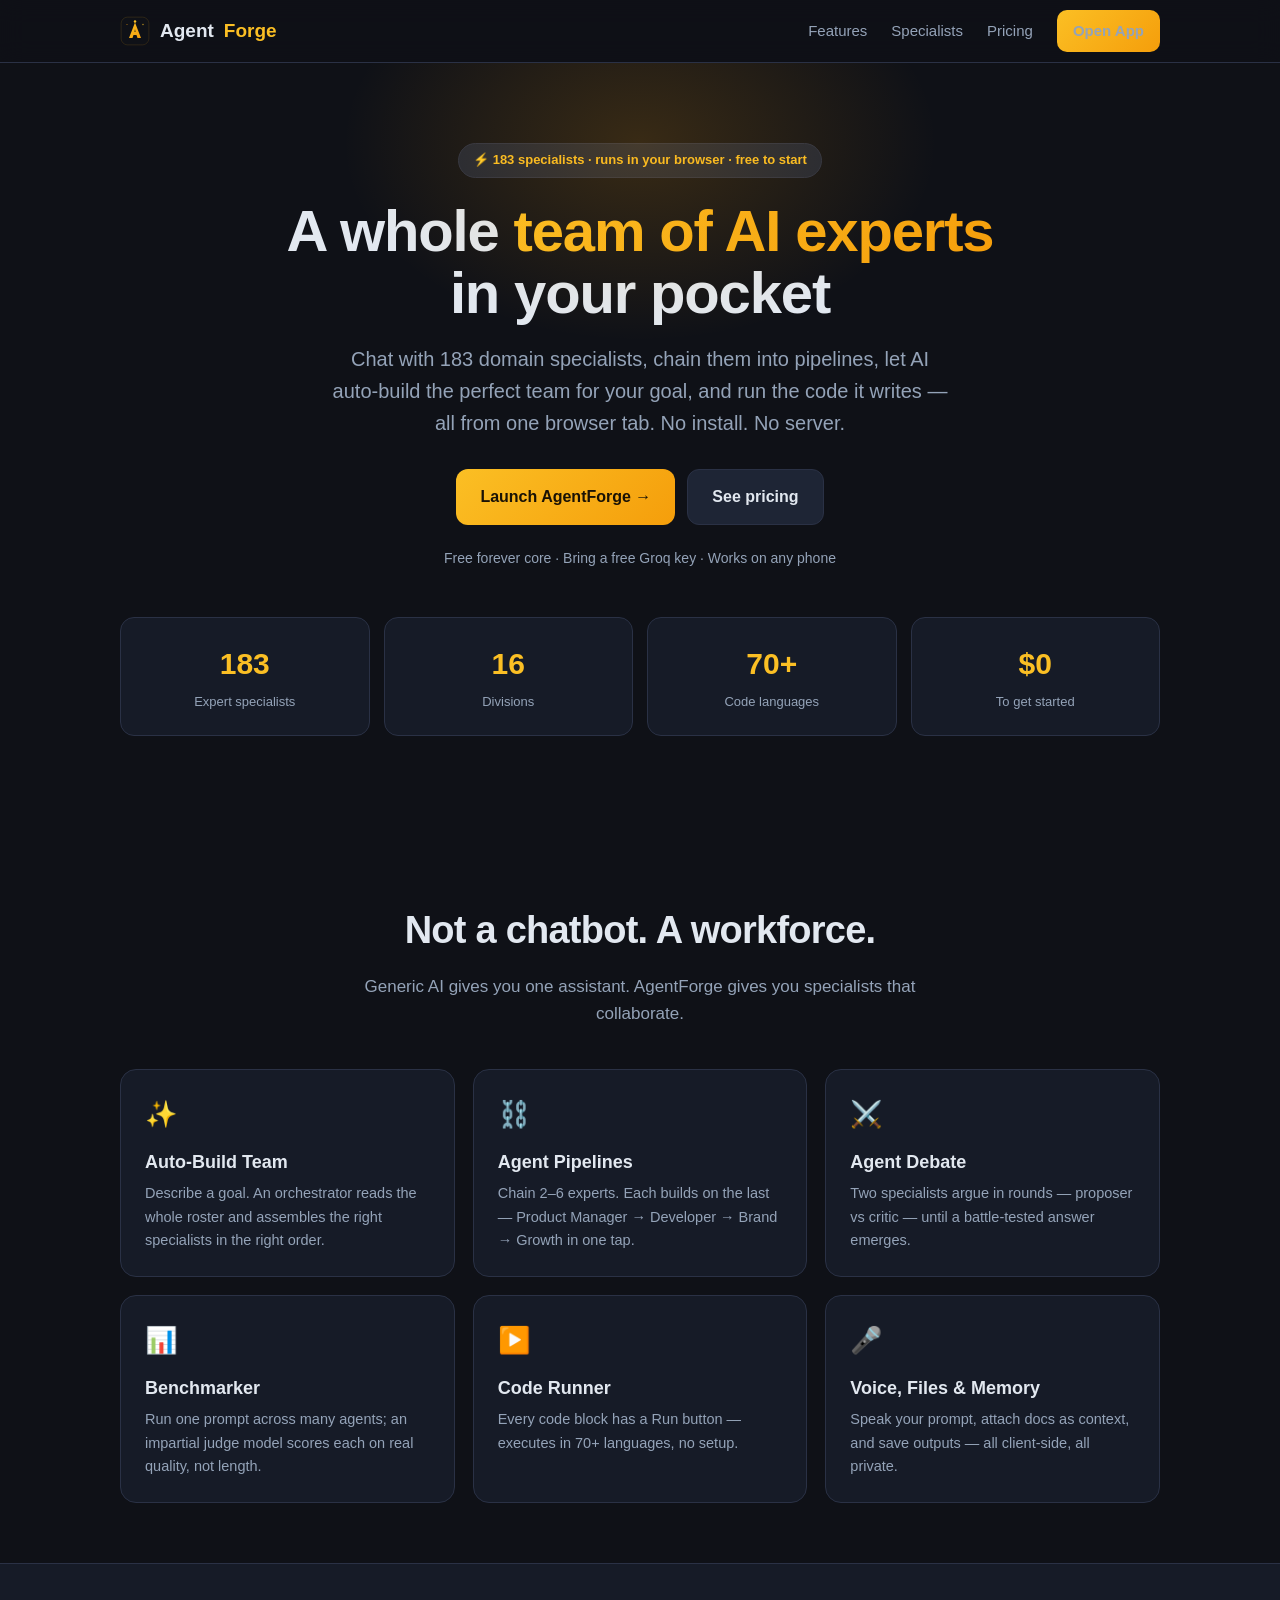
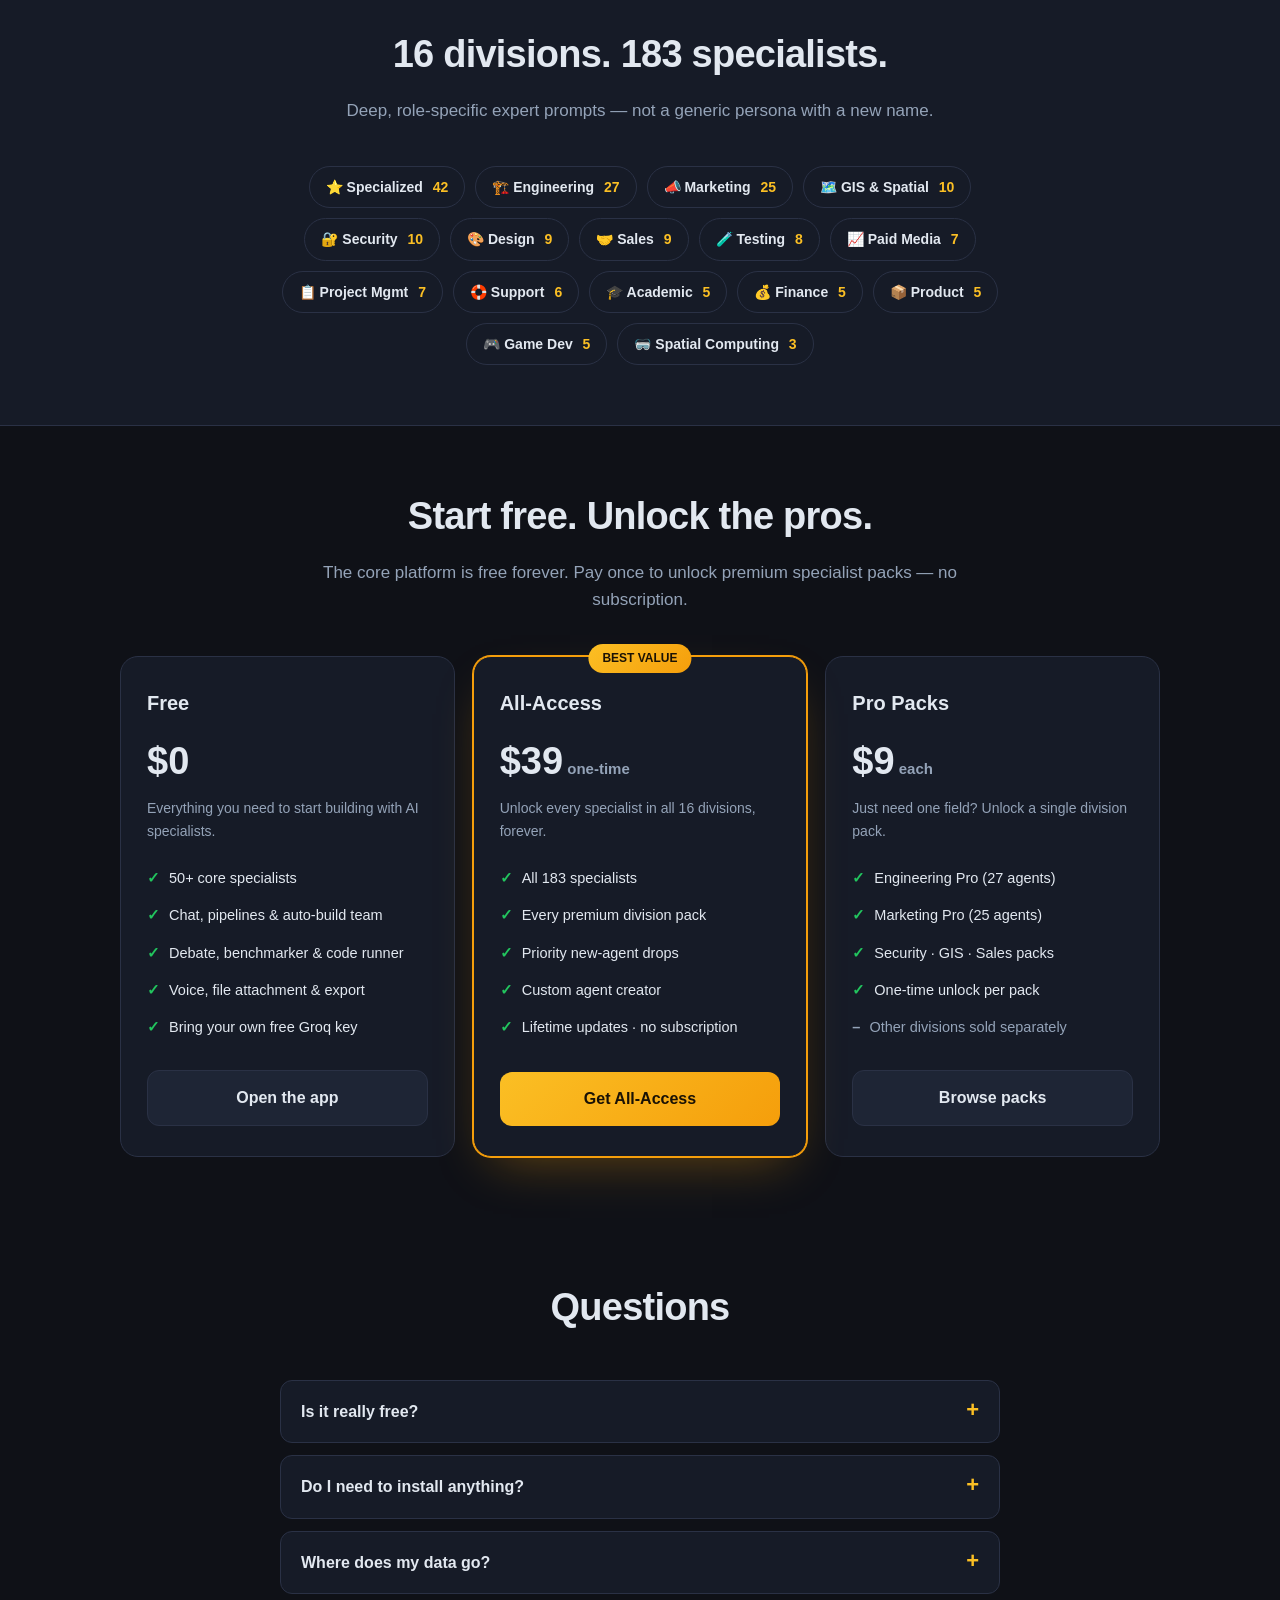
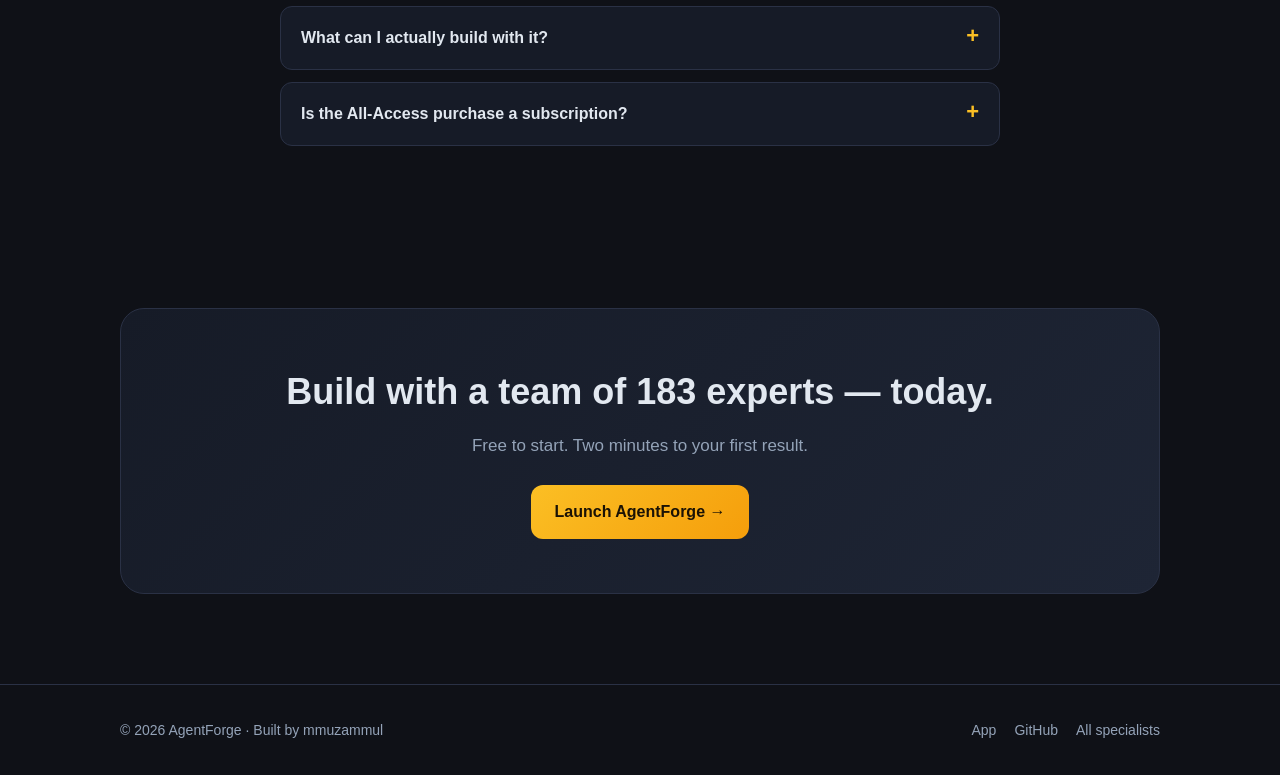
==== landing.html @ 47054972 "Add PWA support and marketing landing page - PWA: manifest, service worker (offline shell + runtime " ====
<!DOCTYPE html>
<html lang="en">
<head>
<meta charset="UTF-8"/>
<meta name="viewport" content="width=device-width,initial-scale=1,viewport-fit=cover"/>
<title>AgentForge — 183 AI Specialists in Your Browser</title>
<meta name="description" content="183 expert AI specialists, agent pipelines, auto-built teams, debate, and a code runner — all running in your browser. Free to start."/>
<link rel="icon" type="image/png" sizes="32x32" href="assets/favicon-32.png"/>
<link rel="apple-touch-icon" href="assets/apple-touch-icon.png"/>
<meta name="theme-color" content="#0f1117"/>
<!-- Open Graph / social sharing -->
<meta property="og:type" content="website"/>
<meta property="og:title" content="AgentForge — 183 AI Specialists in Your Browser"/>
<meta property="og:description" content="Agent pipelines, auto-built teams, debate, and a code runner. Free to start, runs in your browser."/>
<meta property="og:image" content="assets/icon-512.png"/>
<meta property="og:url" content="https://mmuzammul.github.io/Agi-forge/landing.html"/>
<meta name="twitter:card" content="summary_large_image"/>
<style>
*{box-sizing:border-box;margin:0;padding:0}
:root{
  --bg:#0f1117;--bg2:#161b27;--bg3:#1e2535;--border:#2a3145;
  --text:#e2e8f0;--text2:#94a3b8;--accent:#f59e0b;--accent2:#fbbf24;--green:#22c55e;
}
html{scroll-behavior:smooth}
body{font-family:-apple-system,BlinkMacSystemFont,'Segoe UI',Roboto,sans-serif;background:var(--bg);color:var(--text);line-height:1.6;-webkit-font-smoothing:antialiased}
a{color:inherit;text-decoration:none}
.wrap{max-width:1080px;margin:0 auto;padding:0 20px}
.btn{display:inline-flex;align-items:center;gap:8px;font-weight:700;border-radius:12px;padding:14px 24px;font-size:16px;cursor:pointer;border:none;transition:transform .12s ease,filter .12s ease}
.btn:hover{transform:translateY(-2px)}
.btn-primary{background:linear-gradient(135deg,var(--accent2),var(--accent));color:#1a1205}
.btn-primary:hover{filter:brightness(1.06)}
.btn-ghost{background:var(--bg3);color:var(--text);border:1px solid var(--border)}

/* Nav */
nav{position:sticky;top:0;z-index:20;background:rgba(15,17,23,.82);backdrop-filter:blur(12px);border-bottom:1px solid var(--border)}
nav .wrap{display:flex;align-items:center;justify-content:space-between;height:62px}
.brand{display:flex;align-items:center;gap:10px;font-weight:800;font-size:19px}
.brand img{width:30px;height:30px}
.brand span{color:var(--accent2)}
.nav-links{display:flex;align-items:center;gap:24px}
.nav-links a{color:var(--text2);font-size:15px}
.nav-links a:hover{color:var(--text)}
.nav-cta{background:linear-gradient(135deg,var(--accent2),var(--accent));color:#1a1205;padding:9px 16px;border-radius:10px;font-weight:700}
@media(max-width:720px){.nav-links a:not(.nav-cta){display:none}}

/* Hero */
.hero{text-align:center;padding:80px 0 56px;position:relative;overflow:hidden}
.hero::before{content:"";position:absolute;top:-120px;left:50%;transform:translateX(-50%);width:600px;height:400px;background:radial-gradient(ellipse,rgba(245,158,11,.18),transparent 70%);pointer-events:none}
.pill{display:inline-block;background:var(--bg3);border:1px solid var(--border);color:var(--accent2);font-size:13px;font-weight:600;padding:6px 14px;border-radius:99px;margin-bottom:22px}
.hero h1{font-size:clamp(34px,6vw,58px);line-height:1.08;font-weight:850;letter-spacing:-.02em;margin-bottom:18px}
.hero h1 em{font-style:normal;background:linear-gradient(135deg,var(--accent2),var(--accent));-webkit-background-clip:text;background-clip:text;color:transparent}
.hero p.sub{font-size:clamp(16px,2.4vw,20px);color:var(--text2);max-width:620px;margin:0 auto 30px}
.cta-row{display:flex;gap:12px;justify-content:center;flex-wrap:wrap}
.trust{margin-top:22px;color:var(--text2);font-size:14px}

/* Stats */
.stats{display:grid;grid-template-columns:repeat(4,1fr);gap:14px;margin:48px 0}
.stat{background:var(--bg2);border:1px solid var(--border);border-radius:14px;padding:22px 14px;text-align:center}
.stat .n{font-size:30px;font-weight:850;color:var(--accent2)}
.stat .l{font-size:13px;color:var(--text2);margin-top:4px}
@media(max-width:600px){.stats{grid-template-columns:repeat(2,1fr)}}

/* Sections */
section{padding:60px 0}
.sec-head{text-align:center;max-width:640px;margin:0 auto 42px}
.sec-head h2{font-size:clamp(26px,4vw,38px);font-weight:800;letter-spacing:-.02em;margin-bottom:12px}
.sec-head p{color:var(--text2);font-size:17px}

/* Features grid */
.grid{display:grid;grid-template-columns:repeat(3,1fr);gap:18px}
@media(max-width:860px){.grid{grid-template-columns:repeat(2,1fr)}}
@media(max-width:560px){.grid{grid-template-columns:1fr}}
.card{background:var(--bg2);border:1px solid var(--border);border-radius:16px;padding:24px;transition:border-color .15s ease,transform .15s ease}
.card:hover{border-color:var(--accent);transform:translateY(-3px)}
.card .ico{font-size:26px;margin-bottom:12px}
.card h3{font-size:18px;margin-bottom:6px}
.card p{color:var(--text2);font-size:14.5px}

/* Divisions */
.divs{display:flex;flex-wrap:wrap;gap:10px;justify-content:center;max-width:760px;margin:0 auto}
.chip{background:var(--bg2);border:1px solid var(--border);border-radius:99px;padding:9px 16px;font-size:14px;font-weight:600}
.chip b{color:var(--accent2);margin-left:6px}

/* Pricing */
.prices{display:grid;grid-template-columns:repeat(3,1fr);gap:18px;align-items:stretch}
@media(max-width:860px){.prices{grid-template-columns:1fr}}
.price{background:var(--bg2);border:1px solid var(--border);border-radius:18px;padding:30px 26px;display:flex;flex-direction:column}
.price.feat{border-color:var(--accent);box-shadow:0 0 0 1px var(--accent),0 20px 50px -20px rgba(245,158,11,.4);position:relative}
.price .tag{position:absolute;top:-13px;left:50%;transform:translateX(-50%);background:linear-gradient(135deg,var(--accent2),var(--accent));color:#1a1205;font-size:12px;font-weight:800;padding:5px 14px;border-radius:99px}
.price h3{font-size:20px;margin-bottom:6px}
.price .amt{font-size:38px;font-weight:850;margin:6px 0}
.price .amt small{font-size:15px;color:var(--text2);font-weight:600}
.price .desc{color:var(--text2);font-size:14px;margin-bottom:18px;min-height:40px}
.price ul{list-style:none;margin:0 0 24px;flex:1}
.price li{padding:7px 0;font-size:14.5px;display:flex;gap:9px;align-items:flex-start}
.price li::before{content:"✓";color:var(--green);font-weight:800}
.price li.off{color:var(--text2)}
.price li.off::before{content:"–";color:var(--text2)}
.price .btn{width:100%;justify-content:center}

/* FAQ */
.faq{max-width:760px;margin:0 auto}
details{background:var(--bg2);border:1px solid var(--border);border-radius:12px;padding:18px 20px;margin-bottom:12px}
details summary{font-weight:700;cursor:pointer;font-size:16px;list-style:none;display:flex;justify-content:space-between}
details summary::after{content:"+";color:var(--accent2);font-size:22px;line-height:1}
details[open] summary::after{content:"−"}
details p{color:var(--text2);margin-top:12px;font-size:15px}

/* Final CTA */
.final{text-align:center;background:linear-gradient(135deg,var(--bg2),var(--bg3));border:1px solid var(--border);border-radius:24px;padding:54px 24px;margin:30px 0}
.final h2{font-size:clamp(26px,4vw,36px);font-weight:850;margin-bottom:12px}
.final p{color:var(--text2);font-size:17px;margin-bottom:26px}

footer{border-top:1px solid var(--border);padding:34px 0;color:var(--text2);font-size:14px}
footer .wrap{display:flex;justify-content:space-between;flex-wrap:wrap;gap:14px}
footer a{color:var(--text2)}footer a:hover{color:var(--text)}
</style>
</head>
<body>

<nav><div class="wrap">
  <a class="brand" href="#top"><img src="assets/logo.svg" alt=""/>Agent<span>Forge</span></a>
  <div class="nav-links">
    <a href="#features">Features</a>
    <a href="#roster">Specialists</a>
    <a href="#pricing">Pricing</a>
    <a class="nav-cta" href="index.html">Open App</a>
  </div>
</div></nav>

<header class="hero" id="top"><div class="wrap">
  <div class="pill">⚡ 183 specialists · runs in your browser · free to start</div>
  <h1>A whole <em>team of AI experts</em><br/>in your pocket</h1>
  <p class="sub">Chat with 183 domain specialists, chain them into pipelines, let AI auto-build the perfect team for your goal, and run the code it writes — all from one browser tab. No install. No server.</p>
  <div class="cta-row">
    <a class="btn btn-primary" href="index.html">Launch AgentForge →</a>
    <a class="btn btn-ghost" href="#pricing">See pricing</a>
  </div>
  <div class="trust">Free forever core · Bring a free Groq key · Works on any phone</div>

  <div class="stats">
    <div class="stat"><div class="n">183</div><div class="l">Expert specialists</div></div>
    <div class="stat"><div class="n">16</div><div class="l">Divisions</div></div>
    <div class="stat"><div class="n">70+</div><div class="l">Code languages</div></div>
    <div class="stat"><div class="n">$0</div><div class="l">To get started</div></div>
  </div>
</div></header>

<section id="features"><div class="wrap">
  <div class="sec-head">
    <h2>Not a chatbot. A workforce.</h2>
    <p>Generic AI gives you one assistant. AgentForge gives you specialists that collaborate.</p>
  </div>
  <div class="grid">
    <div class="card"><div class="ico">✨</div><h3>Auto-Build Team</h3><p>Describe a goal. An orchestrator reads the whole roster and assembles the right specialists in the right order.</p></div>
    <div class="card"><div class="ico">⛓️</div><h3>Agent Pipelines</h3><p>Chain 2–6 experts. Each builds on the last — Product Manager → Developer → Brand → Growth in one tap.</p></div>
    <div class="card"><div class="ico">⚔️</div><h3>Agent Debate</h3><p>Two specialists argue in rounds — proposer vs critic — until a battle-tested answer emerges.</p></div>
    <div class="card"><div class="ico">📊</div><h3>Benchmarker</h3><p>Run one prompt across many agents; an impartial judge model scores each on real quality, not length.</p></div>
    <div class="card"><div class="ico">▶️</div><h3>Code Runner</h3><p>Every code block has a Run button — executes in 70+ languages, no setup.</p></div>
    <div class="card"><div class="ico">🎤</div><h3>Voice, Files & Memory</h3><p>Speak your prompt, attach docs as context, and save outputs — all client-side, all private.</p></div>
  </div>
</div></section>

<section id="roster" style="background:var(--bg2);border-block:1px solid var(--border)"><div class="wrap">
  <div class="sec-head">
    <h2>16 divisions. 183 specialists.</h2>
    <p>Deep, role-specific expert prompts — not a generic persona with a new name.</p>
  </div>
  <div class="divs">
    <div class="chip">⭐ Specialized <b>42</b></div>
    <div class="chip">🏗️ Engineering <b>27</b></div>
    <div class="chip">📣 Marketing <b>25</b></div>
    <div class="chip">🗺️ GIS & Spatial <b>10</b></div>
    <div class="chip">🔐 Security <b>10</b></div>
    <div class="chip">🎨 Design <b>9</b></div>
    <div class="chip">🤝 Sales <b>9</b></div>
    <div class="chip">🧪 Testing <b>8</b></div>
    <div class="chip">📈 Paid Media <b>7</b></div>
    <div class="chip">📋 Project Mgmt <b>7</b></div>
    <div class="chip">🛟 Support <b>6</b></div>
    <div class="chip">🎓 Academic <b>5</b></div>
    <div class="chip">💰 Finance <b>5</b></div>
    <div class="chip">📦 Product <b>5</b></div>
    <div class="chip">🎮 Game Dev <b>5</b></div>
    <div class="chip">🥽 Spatial Computing <b>3</b></div>
  </div>
</div></section>

<section id="pricing"><div class="wrap">
  <div class="sec-head">
    <h2>Start free. Unlock the pros.</h2>
    <p>The core platform is free forever. Pay once to unlock premium specialist packs — no subscription.</p>
  </div>
  <div class="prices">
    <div class="price">
      <h3>Free</h3>
      <div class="amt">$0</div>
      <div class="desc">Everything you need to start building with AI specialists.</div>
      <ul>
        <li>50+ core specialists</li>
        <li>Chat, pipelines & auto-build team</li>
        <li>Debate, benchmarker & code runner</li>
        <li>Voice, file attachment & export</li>
        <li>Bring your own free Groq key</li>
      </ul>
      <a class="btn btn-ghost" href="index.html">Open the app</a>
    </div>
    <div class="price feat">
      <div class="tag">BEST VALUE</div>
      <h3>All-Access</h3>
      <div class="amt">$39<small> one-time</small></div>
      <div class="desc">Unlock every specialist in all 16 divisions, forever.</div>
      <ul>
        <li>All 183 specialists</li>
        <li>Every premium division pack</li>
        <li>Priority new-agent drops</li>
        <li>Custom agent creator</li>
        <li>Lifetime updates · no subscription</li>
      </ul>
      <a class="btn btn-primary" href="#" data-buy="all-access">Get All-Access</a>
    </div>
    <div class="price">
      <h3>Pro Packs</h3>
      <div class="amt">$9<small> each</small></div>
      <div class="desc">Just need one field? Unlock a single division pack.</div>
      <ul>
        <li>Engineering Pro (27 agents)</li>
        <li>Marketing Pro (25 agents)</li>
        <li>Security · GIS · Sales packs</li>
        <li>One-time unlock per pack</li>
        <li class="off">Other divisions sold separately</li>
      </ul>
      <a class="btn btn-ghost" href="#" data-buy="packs">Browse packs</a>
    </div>
  </div>
</div></section>

<section><div class="wrap faq">
  <div class="sec-head"><h2>Questions</h2></div>
  <details><summary>Is it really free?</summary><p>Yes. The core app and 50+ specialists are free forever. You connect your own free Groq API key (no credit card) and you're running. Premium specialist packs are an optional one-time purchase.</p></details>
  <details><summary>Do I need to install anything?</summary><p>No. AgentForge runs entirely in your browser. On mobile you can tap "Add to Home Screen" to use it like a native app, with offline support.</p></details>
  <details><summary>Where does my data go?</summary><p>Nowhere we control. There's no backend — your API key, chats, and memory live in your browser's local storage. The only network calls are to your AI provider and optional search/code-execution services.</p></details>
  <details><summary>What can I actually build with it?</summary><p>Product launches, marketing campaigns, code and architecture, security reviews, GIS analysis, financial models, game design docs — anything the 183 specialists cover, often by chaining several together in a pipeline.</p></details>
  <details><summary>Is the All-Access purchase a subscription?</summary><p>No. It's a one-time payment that unlocks every specialist plus lifetime updates.</p></details>
</div></section>

<section><div class="wrap">
  <div class="final">
    <h2>Build with a team of 183 experts — today.</h2>
    <p>Free to start. Two minutes to your first result.</p>
    <a class="btn btn-primary" href="index.html">Launch AgentForge →</a>
  </div>
</div></section>

<footer><div class="wrap">
  <div>© 2026 AgentForge · Built by mmuzammul</div>
  <div style="display:flex;gap:18px">
    <a href="index.html">App</a>
    <a href="https://github.com/MMUZAMMUL/Agi-forge">GitHub</a>
    <a href="docs/AGENTS.md">All specialists</a>
  </div>
</div></footer>

<script>
/* Wire purchase buttons to your storefront (Gumroad / Lemon Squeezy).
   Replace the URLs below with your real product links when ready. */
const STORE = {
  'all-access': '', // e.g. 'https://yourname.gumroad.com/l/agentforge-all'
  'packs':      ''  // e.g. 'https://yourname.gumroad.com/agentforge'
};
document.querySelectorAll('[data-buy]').forEach(el=>{
  el.addEventListener('click',e=>{
    const url=STORE[el.dataset.buy];
    if(url){ e.preventDefault(); window.location.href=url; }
    else{ e.preventDefault(); alert('Storefront coming soon — connect your Gumroad/Lemon Squeezy link in landing.html.'); }
  });
});
</script>
</body>
</html>
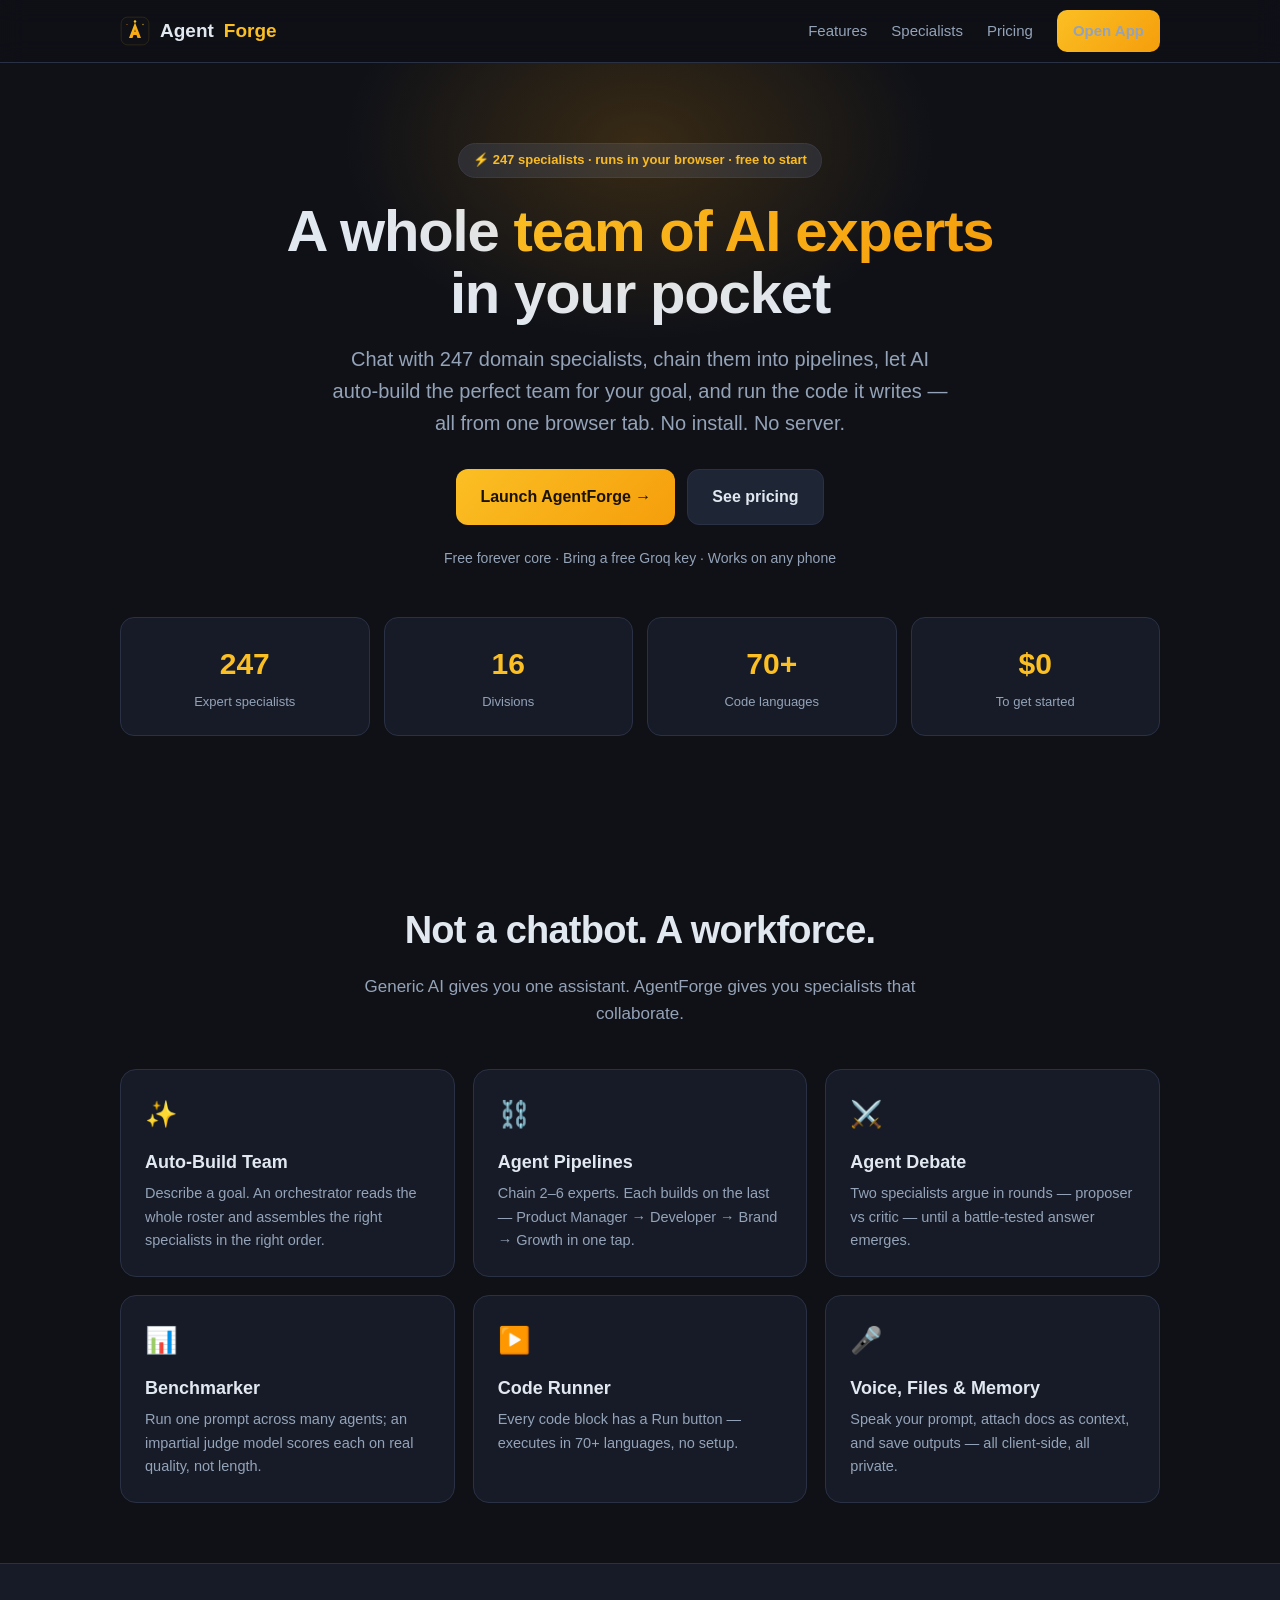
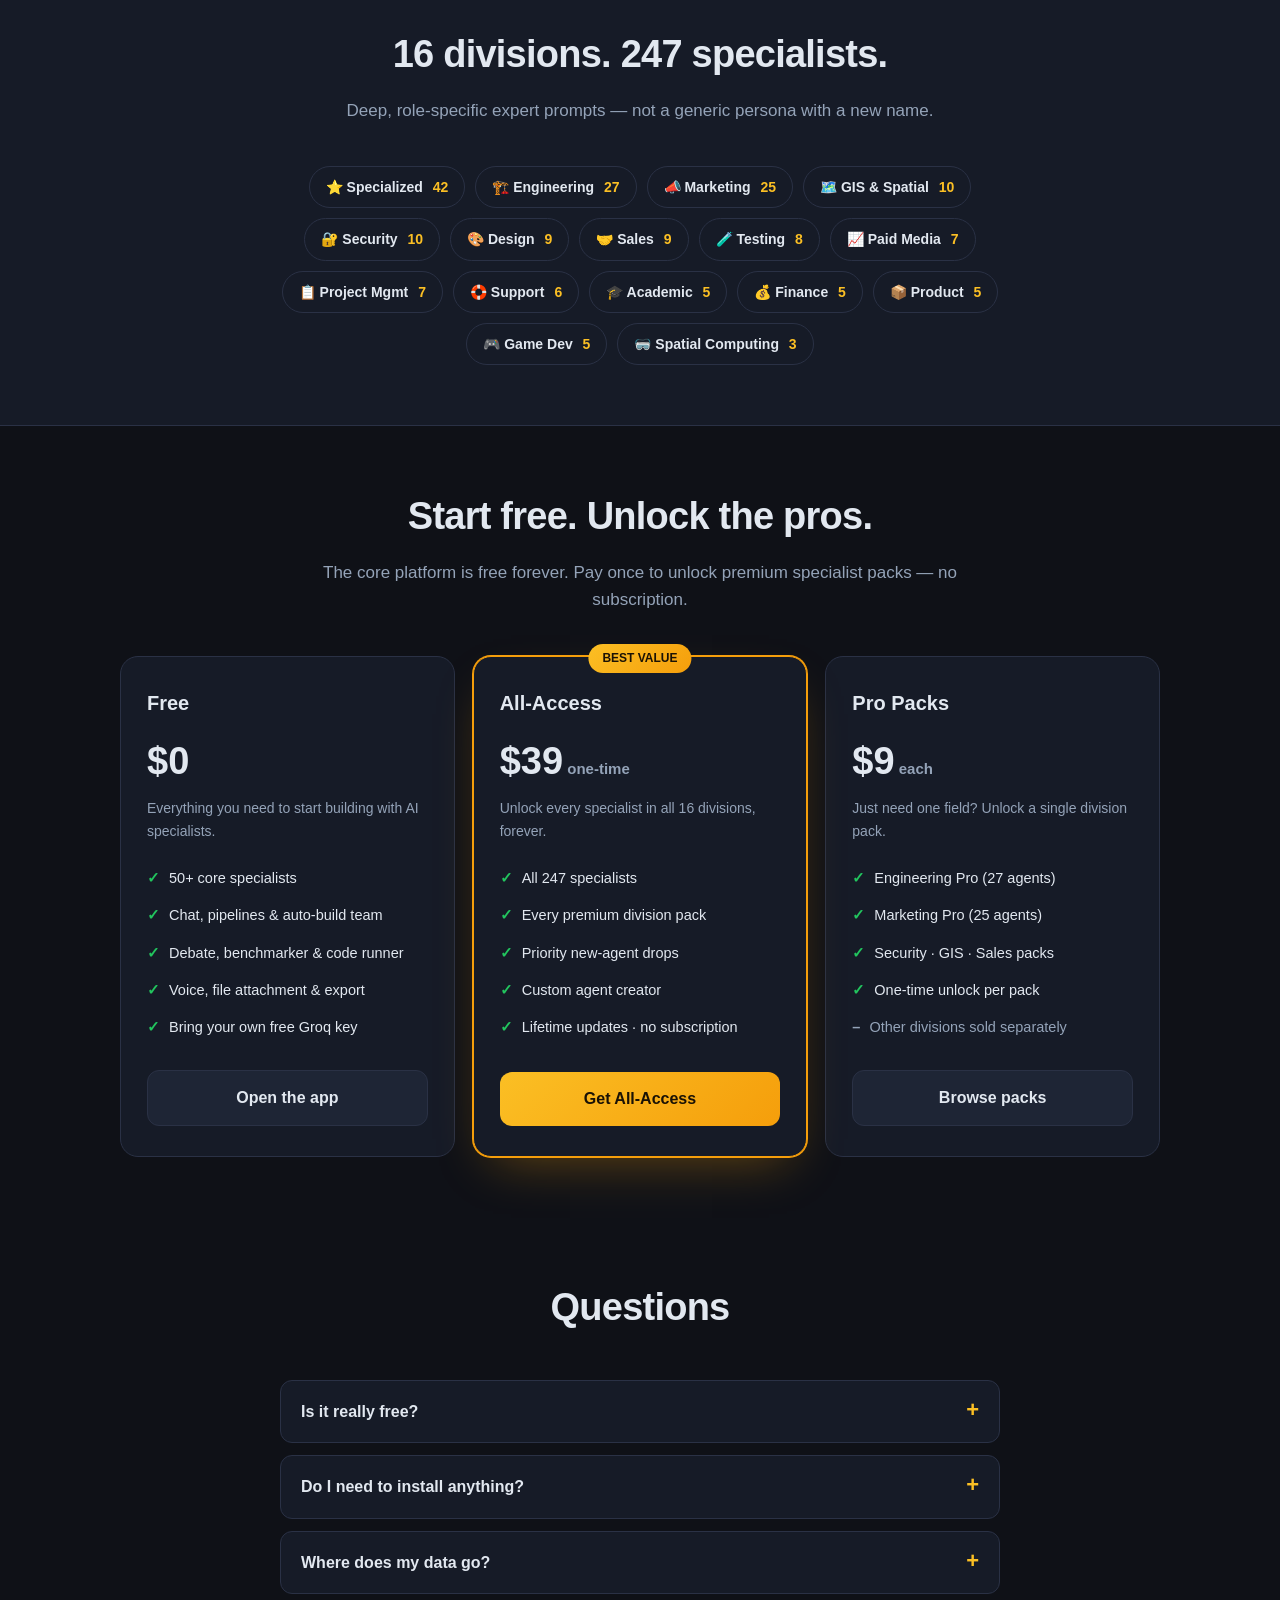
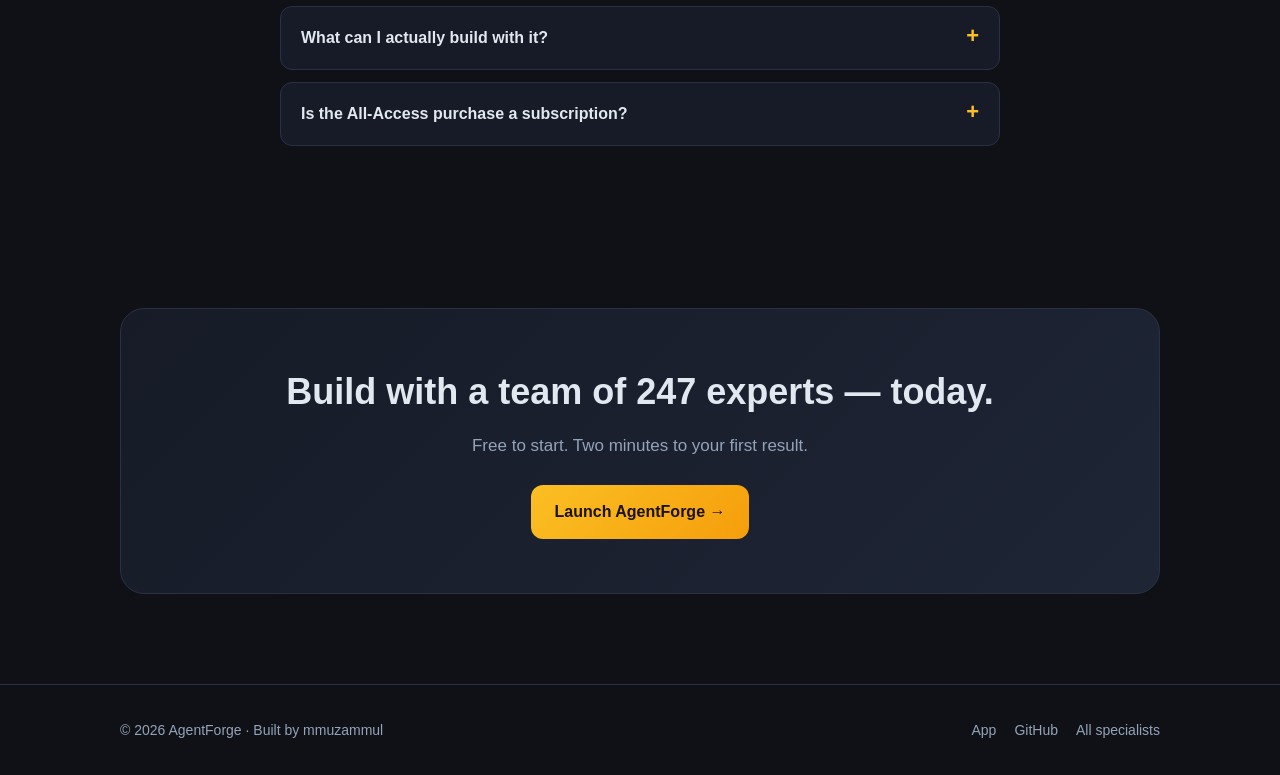
==== commit d9290861: "Tier 2: security & data integrity (XSS fix, 26 agents, CSP, counts) Addresses the high-severity find" ====
--- a/landing.html
+++ b/landing.html
@@ -3,18 +3,23 @@
 <head>
 <meta charset="UTF-8"/>
 <meta name="viewport" content="width=device-width,initial-scale=1,viewport-fit=cover"/>
-<title>AgentForge — 183 AI Specialists in Your Browser</title>
-<meta name="description" content="183 expert AI specialists, agent pipelines, auto-built teams, debate, and a code runner — all running in your browser. Free to start."/>
+<title>AgentForge — 247 AI Specialists in Your Browser</title>
+<meta name="description" content="247 expert AI specialists, agent pipelines, auto-built teams, debate, and a code runner — all running in your browser. Free to start."/>
+<meta name="keywords" content="AI agents, AI specialists, agentic AI, AI team builder, multi-agent AI, AI pipeline, free AI tool, mobile AI app, AI assistant, AI for business"/>
+<link rel="canonical" href="https://mmuzammul.github.io/Agi-forge/landing.html"/>
 <link rel="icon" type="image/png" sizes="32x32" href="assets/favicon-32.png"/>
 <link rel="apple-touch-icon" href="assets/apple-touch-icon.png"/>
 <meta name="theme-color" content="#0f1117"/>
 <!-- Open Graph / social sharing -->
 <meta property="og:type" content="website"/>
-<meta property="og:title" content="AgentForge — 183 AI Specialists in Your Browser"/>
+<meta property="og:title" content="AgentForge — 247 AI Specialists in Your Browser"/>
 <meta property="og:description" content="Agent pipelines, auto-built teams, debate, and a code runner. Free to start, runs in your browser."/>
 <meta property="og:image" content="assets/icon-512.png"/>
 <meta property="og:url" content="https://mmuzammul.github.io/Agi-forge/landing.html"/>
 <meta name="twitter:card" content="summary_large_image"/>
+<script type="application/ld+json">
+{"@context":"https://schema.org","@type":"SoftwareApplication","name":"AgentForge","applicationCategory":"BusinessApplication","operatingSystem":"Any (web browser)","url":"https://mmuzammul.github.io/Agi-forge/","description":"247 expert AI specialists, agent pipelines, auto-built teams, debate, and a code runner — all running in your browser. Free to start.","offers":{"@type":"Offer","price":"0","priceCurrency":"USD"}}
+</script>
 <style>
 *{box-sizing:border-box;margin:0;padding:0}
 :root{
@@ -129,9 +134,9 @@
 </div></nav>
 
 <header class="hero" id="top"><div class="wrap">
-  <div class="pill">⚡ 183 specialists · runs in your browser · free to start</div>
+  <div class="pill">⚡ 247 specialists · runs in your browser · free to start</div>
   <h1>A whole <em>team of AI experts</em><br/>in your pocket</h1>
-  <p class="sub">Chat with 183 domain specialists, chain them into pipelines, let AI auto-build the perfect team for your goal, and run the code it writes — all from one browser tab. No install. No server.</p>
+  <p class="sub">Chat with 247 domain specialists, chain them into pipelines, let AI auto-build the perfect team for your goal, and run the code it writes — all from one browser tab. No install. No server.</p>
   <div class="cta-row">
     <a class="btn btn-primary" href="index.html">Launch AgentForge →</a>
     <a class="btn btn-ghost" href="#pricing">See pricing</a>
@@ -139,7 +144,7 @@
   <div class="trust">Free forever core · Bring a free Groq key · Works on any phone</div>
 
   <div class="stats">
-    <div class="stat"><div class="n">183</div><div class="l">Expert specialists</div></div>
+    <div class="stat"><div class="n">247</div><div class="l">Expert specialists</div></div>
     <div class="stat"><div class="n">16</div><div class="l">Divisions</div></div>
     <div class="stat"><div class="n">70+</div><div class="l">Code languages</div></div>
     <div class="stat"><div class="n">$0</div><div class="l">To get started</div></div>
@@ -163,7 +168,7 @@
 
 <section id="roster" style="background:var(--bg2);border-block:1px solid var(--border)"><div class="wrap">
   <div class="sec-head">
-    <h2>16 divisions. 183 specialists.</h2>
+    <h2>16 divisions. 247 specialists.</h2>
     <p>Deep, role-specific expert prompts — not a generic persona with a new name.</p>
   </div>
   <div class="divs">
@@ -211,7 +216,7 @@
       <div class="amt">$39<small> one-time</small></div>
       <div class="desc">Unlock every specialist in all 16 divisions, forever.</div>
       <ul>
-        <li>All 183 specialists</li>
+        <li>All 247 specialists</li>
         <li>Every premium division pack</li>
         <li>Priority new-agent drops</li>
         <li>Custom agent creator</li>
@@ -240,13 +245,13 @@
   <details><summary>Is it really free?</summary><p>Yes. The core app and 50+ specialists are free forever. You connect your own free Groq API key (no credit card) and you're running. Premium specialist packs are an optional one-time purchase.</p></details>
   <details><summary>Do I need to install anything?</summary><p>No. AgentForge runs entirely in your browser. On mobile you can tap "Add to Home Screen" to use it like a native app, with offline support.</p></details>
   <details><summary>Where does my data go?</summary><p>Nowhere we control. There's no backend — your API key, chats, and memory live in your browser's local storage. The only network calls are to your AI provider and optional search/code-execution services.</p></details>
-  <details><summary>What can I actually build with it?</summary><p>Product launches, marketing campaigns, code and architecture, security reviews, GIS analysis, financial models, game design docs — anything the 183 specialists cover, often by chaining several together in a pipeline.</p></details>
+  <details><summary>What can I actually build with it?</summary><p>Product launches, marketing campaigns, code and architecture, security reviews, GIS analysis, financial models, game design docs — anything the 247 specialists cover, often by chaining several together in a pipeline.</p></details>
   <details><summary>Is the All-Access purchase a subscription?</summary><p>No. It's a one-time payment that unlocks every specialist plus lifetime updates.</p></details>
 </div></section>
 
 <section><div class="wrap">
   <div class="final">
-    <h2>Build with a team of 183 experts — today.</h2>
+    <h2>Build with a team of 247 experts — today.</h2>
     <p>Free to start. Two minutes to your first result.</p>
     <a class="btn btn-primary" href="index.html">Launch AgentForge →</a>
   </div>
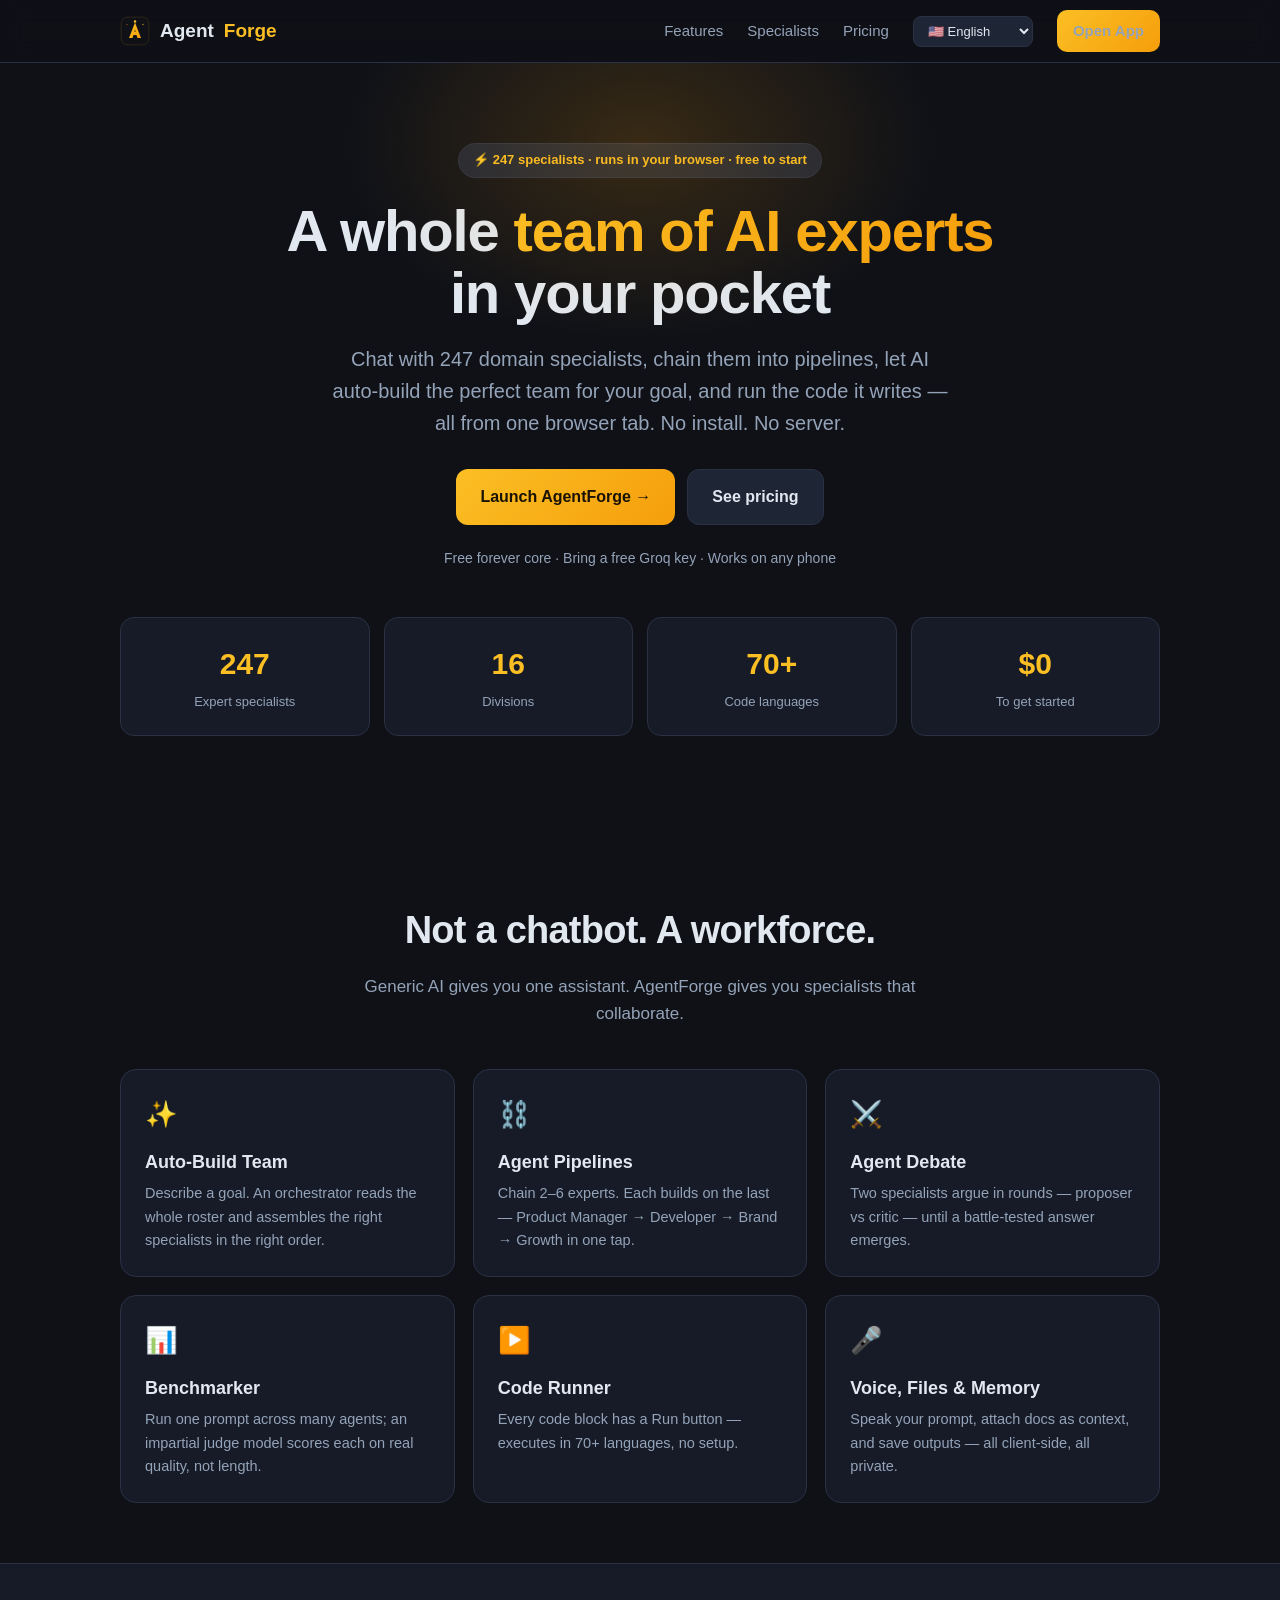
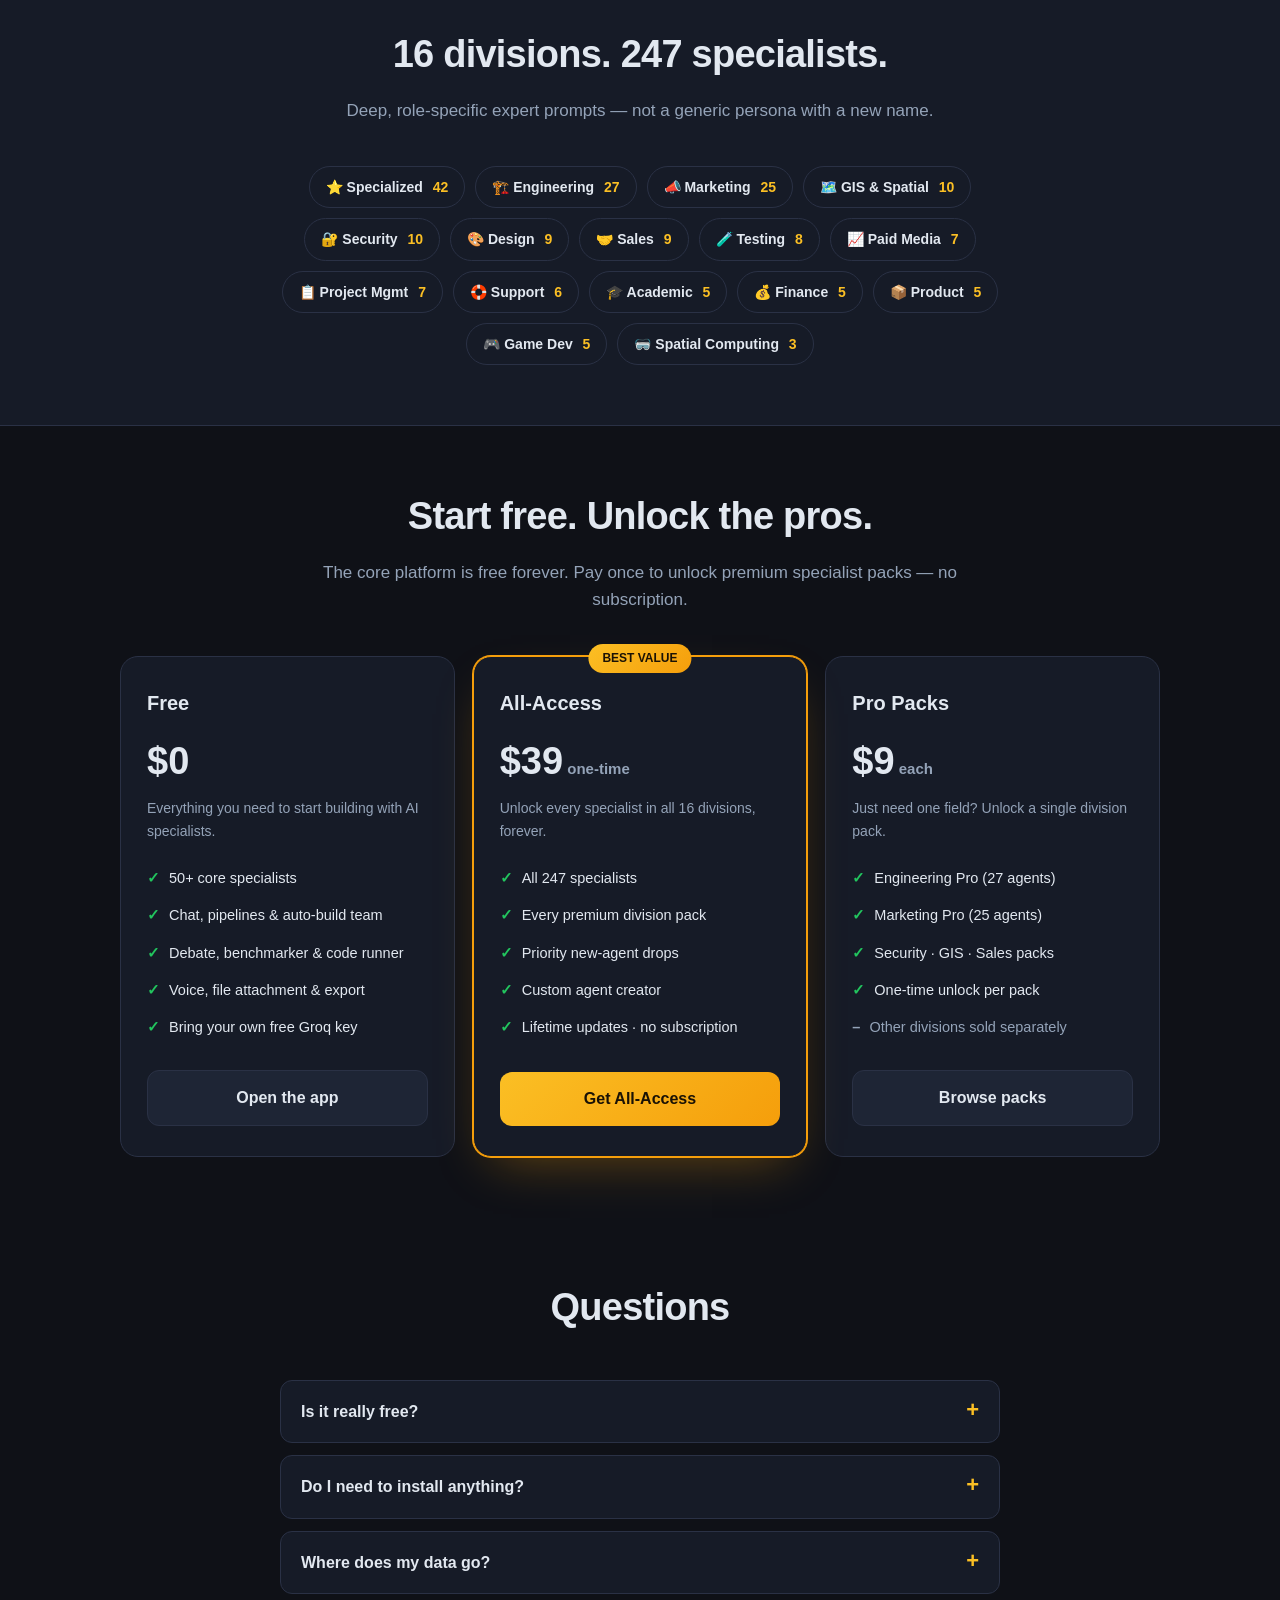
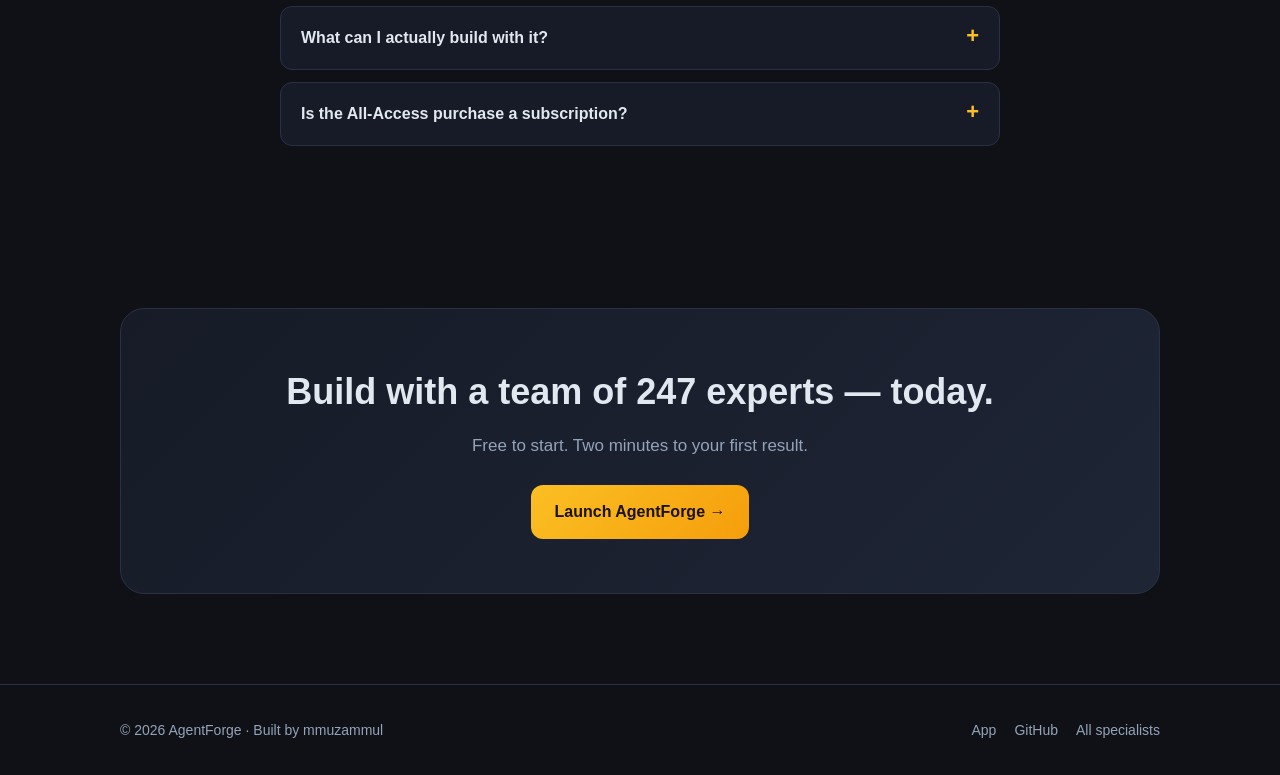
==== commit d16b0057: "Update all repo/Pages references for GitHub rename Agi-forge -> AgiForge The repo was renamed on Git" ====
--- a/landing.html
+++ b/landing.html
@@ -5,20 +5,41 @@
 <meta name="viewport" content="width=device-width,initial-scale=1,viewport-fit=cover"/>
 <title>AgentForge — 247 AI Specialists in Your Browser</title>
 <meta name="description" content="247 expert AI specialists, agent pipelines, auto-built teams, debate, and a code runner — all running in your browser. Free to start."/>
-<meta name="keywords" content="AI agents, AI specialists, agentic AI, AI team builder, multi-agent AI, AI pipeline, free AI tool, mobile AI app, AI assistant, AI for business"/>
-<link rel="canonical" href="https://mmuzammul.github.io/Agi-forge/landing.html"/>
+<meta name="keywords" content="AI agents, AI specialists, agentic AI, AI team builder, multi-agent AI, AI pipeline, free AI tool, mobile AI app, AI assistant, AI for business, AI agent marketplace, auto-build AI team, AI agent debate, AI benchmarking, browser-based AI platform, no-code AI agents, Groq AI app, free AI specialists, AI workforce, multi-agent orchestration"/>
+<meta name="author" content="AgentForge"/>
+<meta name="robots" content="index, follow, max-image-preview:large, max-snippet:-1, max-video-preview:-1"/>
+<link rel="canonical" href="https://mmuzammul.github.io/AgiForge/landing.html"/>
 <link rel="icon" type="image/png" sizes="32x32" href="assets/favicon-32.png"/>
 <link rel="apple-touch-icon" href="assets/apple-touch-icon.png"/>
 <meta name="theme-color" content="#0f1117"/>
 <!-- Open Graph / social sharing -->
 <meta property="og:type" content="website"/>
+<meta property="og:site_name" content="AgentForge"/>
+<meta property="og:locale" content="en_US"/>
 <meta property="og:title" content="AgentForge — 247 AI Specialists in Your Browser"/>
 <meta property="og:description" content="Agent pipelines, auto-built teams, debate, and a code runner. Free to start, runs in your browser."/>
-<meta property="og:image" content="assets/icon-512.png"/>
-<meta property="og:url" content="https://mmuzammul.github.io/Agi-forge/landing.html"/>
+<meta property="og:image" content="https://mmuzammul.github.io/AgiForge/assets/icon-512.png"/>
+<meta property="og:image:width" content="512"/>
+<meta property="og:image:height" content="512"/>
+<meta property="og:image:alt" content="AgentForge logo"/>
+<meta property="og:url" content="https://mmuzammul.github.io/AgiForge/landing.html"/>
 <meta name="twitter:card" content="summary_large_image"/>
+<meta name="twitter:title" content="AgentForge — 247 AI Specialists in Your Browser"/>
+<meta name="twitter:description" content="247 expert AI specialists, agent pipelines, auto-built teams, debate, and a code runner — all running in your browser. Free to start."/>
+<meta name="twitter:image" content="https://mmuzammul.github.io/AgiForge/assets/icon-512.png"/>
+<meta name="twitter:image:alt" content="AgentForge logo"/>
 <script type="application/ld+json">
-{"@context":"https://schema.org","@type":"SoftwareApplication","name":"AgentForge","applicationCategory":"BusinessApplication","operatingSystem":"Any (web browser)","url":"https://mmuzammul.github.io/Agi-forge/","description":"247 expert AI specialists, agent pipelines, auto-built teams, debate, and a code runner — all running in your browser. Free to start.","offers":{"@type":"Offer","price":"0","priceCurrency":"USD"}}
+{"@context":"https://schema.org","@graph":[
+{"@type":"SoftwareApplication","name":"AgentForge","applicationCategory":"BusinessApplication","operatingSystem":"Any (web browser)","url":"https://mmuzammul.github.io/AgiForge/","description":"247 expert AI specialists, agent pipelines, auto-built teams, debate, and a code runner — all running in your browser. Free to start.","offers":{"@type":"Offer","price":"0","priceCurrency":"USD"},"author":{"@type":"Person","name":"mmuzammul","url":"https://github.com/mmuzammul"}},
+{"@type":"Organization","name":"AgentForge","url":"https://mmuzammul.github.io/AgiForge/","logo":"https://mmuzammul.github.io/AgiForge/assets/icon-512.png","sameAs":["https://github.com/MMUZAMMUL/AgiForge"]},
+{"@type":"FAQPage","mainEntity":[
+{"@type":"Question","name":"Is it really free?","acceptedAnswer":{"@type":"Answer","text":"Yes. The core app and 50+ specialists are free forever. You connect your own free Groq API key (no credit card) and you're running. Premium specialist packs are an optional one-time purchase."}},
+{"@type":"Question","name":"Do I need to install anything?","acceptedAnswer":{"@type":"Answer","text":"No. AgentForge runs entirely in your browser. On mobile you can tap \"Add to Home Screen\" to use it like a native app, with offline support."}},
+{"@type":"Question","name":"Where does my data go?","acceptedAnswer":{"@type":"Answer","text":"Nowhere we control. There's no backend — your API key, chats, and memory live in your browser's local storage. The only network calls are to your AI provider and optional search/code-execution services."}},
+{"@type":"Question","name":"What can I actually build with it?","acceptedAnswer":{"@type":"Answer","text":"Product launches, marketing campaigns, code and architecture, security reviews, GIS analysis, financial models, game design docs — anything the 247 specialists cover, often by chaining several together in a pipeline."}},
+{"@type":"Question","name":"Is the All-Access purchase a subscription?","acceptedAnswer":{"@type":"Answer","text":"No. It's a one-time payment that unlocks every specialist plus lifetime updates."}}
+]}
+]}
 </script>
 <style>
 *{box-sizing:border-box;margin:0;padding:0}
@@ -46,6 +67,8 @@
 .nav-links a{color:var(--text2);font-size:15px}
 .nav-links a:hover{color:var(--text)}
 .nav-cta{background:linear-gradient(135deg,var(--accent2),var(--accent));color:#1a1205;padding:9px 16px;border-radius:10px;font-weight:700}
+.lang-switch{background:var(--bg3);color:var(--text);border:1px solid var(--border);border-radius:8px;padding:6px 10px;font-size:13px;cursor:pointer;max-width:120px}
+.lang-switch:focus{outline:2px solid var(--accent)}
 @media(max-width:720px){.nav-links a:not(.nav-cta){display:none}}
 
 /* Hero */
@@ -124,148 +147,161 @@
 <body>
 
 <nav><div class="wrap">
-  <a class="brand" href="#top"><img src="assets/logo.svg" alt=""/>Agent<span>Forge</span></a>
+  <a class="brand" href="#top"><img src="assets/logo.svg" alt="AgentForge logo"/>Agent<span>Forge</span></a>
   <div class="nav-links">
-    <a href="#features">Features</a>
-    <a href="#roster">Specialists</a>
-    <a href="#pricing">Pricing</a>
-    <a class="nav-cta" href="index.html">Open App</a>
+    <a href="#features" data-i18n="nav_features">Features</a>
+    <a href="#roster" data-i18n="nav_specialists">Specialists</a>
+    <a href="#pricing" data-i18n="nav_pricing">Pricing</a>
+    <select id="lang-switch" class="lang-switch" aria-label="Select language">
+      <option value="en">🇺🇸 English</option>
+      <option value="zh">🇨🇳 中文</option>
+      <option value="es">🇪🇸 Español</option>
+      <option value="hi">🇮🇳 हिन्दी</option>
+      <option value="ar">🇸🇦 العربية</option>
+      <option value="pt">🇵🇹 Português</option>
+      <option value="fr">🇫🇷 Français</option>
+      <option value="ru">🇷🇺 Русский</option>
+      <option value="ja">🇯🇵 日本語</option>
+      <option value="de">🇩🇪 Deutsch</option>
+    </select>
+    <a class="nav-cta" href="index.html" data-i18n="nav_openapp">Open App</a>
   </div>
 </div></nav>
 
 <header class="hero" id="top"><div class="wrap">
-  <div class="pill">⚡ 247 specialists · runs in your browser · free to start</div>
-  <h1>A whole <em>team of AI experts</em><br/>in your pocket</h1>
-  <p class="sub">Chat with 247 domain specialists, chain them into pipelines, let AI auto-build the perfect team for your goal, and run the code it writes — all from one browser tab. No install. No server.</p>
+  <div class="pill" data-i18n="hero_pill">⚡ 247 specialists · runs in your browser · free to start</div>
+  <h1 data-i18n="hero_h1">A whole <em>team of AI experts</em><br/>in your pocket</h1>
+  <p class="sub" data-i18n="hero_sub">Chat with 247 domain specialists, chain them into pipelines, let AI auto-build the perfect team for your goal, and run the code it writes — all from one browser tab. No install. No server.</p>
   <div class="cta-row">
-    <a class="btn btn-primary" href="index.html">Launch AgentForge →</a>
-    <a class="btn btn-ghost" href="#pricing">See pricing</a>
-  </div>
-  <div class="trust">Free forever core · Bring a free Groq key · Works on any phone</div>
+    <a class="btn btn-primary" href="index.html" data-i18n="hero_cta1">Launch AgentForge →</a>
+    <a class="btn btn-ghost" href="#pricing" data-i18n="hero_cta2">See pricing</a>
+  </div>
+  <div class="trust" data-i18n="hero_trust">Free forever core · Bring a free Groq key · Works on any phone</div>
 
   <div class="stats">
-    <div class="stat"><div class="n">247</div><div class="l">Expert specialists</div></div>
-    <div class="stat"><div class="n">16</div><div class="l">Divisions</div></div>
-    <div class="stat"><div class="n">70+</div><div class="l">Code languages</div></div>
-    <div class="stat"><div class="n">$0</div><div class="l">To get started</div></div>
+    <div class="stat"><div class="n">247</div><div class="l" data-i18n="stat_specialists">Expert specialists</div></div>
+    <div class="stat"><div class="n">16</div><div class="l" data-i18n="stat_divisions">Divisions</div></div>
+    <div class="stat"><div class="n">70+</div><div class="l" data-i18n="stat_languages">Code languages</div></div>
+    <div class="stat"><div class="n">$0</div><div class="l" data-i18n="stat_start">To get started</div></div>
   </div>
 </div></header>
 
 <section id="features"><div class="wrap">
   <div class="sec-head">
-    <h2>Not a chatbot. A workforce.</h2>
-    <p>Generic AI gives you one assistant. AgentForge gives you specialists that collaborate.</p>
+    <h2 data-i18n="features_h2">Not a chatbot. A workforce.</h2>
+    <p data-i18n="features_p">Generic AI gives you one assistant. AgentForge gives you specialists that collaborate.</p>
   </div>
   <div class="grid">
-    <div class="card"><div class="ico">✨</div><h3>Auto-Build Team</h3><p>Describe a goal. An orchestrator reads the whole roster and assembles the right specialists in the right order.</p></div>
-    <div class="card"><div class="ico">⛓️</div><h3>Agent Pipelines</h3><p>Chain 2–6 experts. Each builds on the last — Product Manager → Developer → Brand → Growth in one tap.</p></div>
-    <div class="card"><div class="ico">⚔️</div><h3>Agent Debate</h3><p>Two specialists argue in rounds — proposer vs critic — until a battle-tested answer emerges.</p></div>
-    <div class="card"><div class="ico">📊</div><h3>Benchmarker</h3><p>Run one prompt across many agents; an impartial judge model scores each on real quality, not length.</p></div>
-    <div class="card"><div class="ico">▶️</div><h3>Code Runner</h3><p>Every code block has a Run button — executes in 70+ languages, no setup.</p></div>
-    <div class="card"><div class="ico">🎤</div><h3>Voice, Files & Memory</h3><p>Speak your prompt, attach docs as context, and save outputs — all client-side, all private.</p></div>
+    <div class="card"><div class="ico">✨</div><h3 data-i18n="card1_title">Auto-Build Team</h3><p data-i18n="card1_desc">Describe a goal. An orchestrator reads the whole roster and assembles the right specialists in the right order.</p></div>
+    <div class="card"><div class="ico">⛓️</div><h3 data-i18n="card2_title">Agent Pipelines</h3><p data-i18n="card2_desc">Chain 2–6 experts. Each builds on the last — Product Manager → Developer → Brand → Growth in one tap.</p></div>
+    <div class="card"><div class="ico">⚔️</div><h3 data-i18n="card3_title">Agent Debate</h3><p data-i18n="card3_desc">Two specialists argue in rounds — proposer vs critic — until a battle-tested answer emerges.</p></div>
+    <div class="card"><div class="ico">📊</div><h3 data-i18n="card4_title">Benchmarker</h3><p data-i18n="card4_desc">Run one prompt across many agents; an impartial judge model scores each on real quality, not length.</p></div>
+    <div class="card"><div class="ico">▶️</div><h3 data-i18n="card5_title">Code Runner</h3><p data-i18n="card5_desc">Every code block has a Run button — executes in 70+ languages, no setup.</p></div>
+    <div class="card"><div class="ico">🎤</div><h3 data-i18n="card6_title">Voice, Files & Memory</h3><p data-i18n="card6_desc">Speak your prompt, attach docs as context, and save outputs — all client-side, all private.</p></div>
   </div>
 </div></section>
 
 <section id="roster" style="background:var(--bg2);border-block:1px solid var(--border)"><div class="wrap">
   <div class="sec-head">
-    <h2>16 divisions. 247 specialists.</h2>
-    <p>Deep, role-specific expert prompts — not a generic persona with a new name.</p>
+    <h2 data-i18n="roster_h2">16 divisions. 247 specialists.</h2>
+    <p data-i18n="roster_p">Deep, role-specific expert prompts — not a generic persona with a new name.</p>
   </div>
   <div class="divs">
-    <div class="chip">⭐ Specialized <b>42</b></div>
-    <div class="chip">🏗️ Engineering <b>27</b></div>
-    <div class="chip">📣 Marketing <b>25</b></div>
-    <div class="chip">🗺️ GIS & Spatial <b>10</b></div>
-    <div class="chip">🔐 Security <b>10</b></div>
-    <div class="chip">🎨 Design <b>9</b></div>
-    <div class="chip">🤝 Sales <b>9</b></div>
-    <div class="chip">🧪 Testing <b>8</b></div>
-    <div class="chip">📈 Paid Media <b>7</b></div>
-    <div class="chip">📋 Project Mgmt <b>7</b></div>
-    <div class="chip">🛟 Support <b>6</b></div>
-    <div class="chip">🎓 Academic <b>5</b></div>
-    <div class="chip">💰 Finance <b>5</b></div>
-    <div class="chip">📦 Product <b>5</b></div>
-    <div class="chip">🎮 Game Dev <b>5</b></div>
-    <div class="chip">🥽 Spatial Computing <b>3</b></div>
+    <div class="chip">⭐ <span data-i18n="div_specialized">Specialized</span> <b>42</b></div>
+    <div class="chip">🏗️ <span data-i18n="div_engineering">Engineering</span> <b>27</b></div>
+    <div class="chip">📣 <span data-i18n="div_marketing">Marketing</span> <b>25</b></div>
+    <div class="chip">🗺️ <span data-i18n="div_gis">GIS & Spatial</span> <b>10</b></div>
+    <div class="chip">🔐 <span data-i18n="div_security">Security</span> <b>10</b></div>
+    <div class="chip">🎨 <span data-i18n="div_design">Design</span> <b>9</b></div>
+    <div class="chip">🤝 <span data-i18n="div_sales">Sales</span> <b>9</b></div>
+    <div class="chip">🧪 <span data-i18n="div_testing">Testing</span> <b>8</b></div>
+    <div class="chip">📈 <span data-i18n="div_paidmedia">Paid Media</span> <b>7</b></div>
+    <div class="chip">📋 <span data-i18n="div_pm">Project Mgmt</span> <b>7</b></div>
+    <div class="chip">🛟 <span data-i18n="div_support">Support</span> <b>6</b></div>
+    <div class="chip">🎓 <span data-i18n="div_academic">Academic</span> <b>5</b></div>
+    <div class="chip">💰 <span data-i18n="div_finance">Finance</span> <b>5</b></div>
+    <div class="chip">📦 <span data-i18n="div_product">Product</span> <b>5</b></div>
+    <div class="chip">🎮 <span data-i18n="div_gamedev">Game Dev</span> <b>5</b></div>
+    <div class="chip">🥽 <span data-i18n="div_spatial">Spatial Computing</span> <b>3</b></div>
   </div>
 </div></section>
 
 <section id="pricing"><div class="wrap">
   <div class="sec-head">
-    <h2>Start free. Unlock the pros.</h2>
-    <p>The core platform is free forever. Pay once to unlock premium specialist packs — no subscription.</p>
+    <h2 data-i18n="pricing_h2">Start free. Unlock the pros.</h2>
+    <p data-i18n="pricing_p">The core platform is free forever. Pay once to unlock premium specialist packs — no subscription.</p>
   </div>
   <div class="prices">
     <div class="price">
-      <h3>Free</h3>
+      <h3 data-i18n="free_title">Free</h3>
       <div class="amt">$0</div>
-      <div class="desc">Everything you need to start building with AI specialists.</div>
+      <div class="desc" data-i18n="free_desc">Everything you need to start building with AI specialists.</div>
       <ul>
-        <li>50+ core specialists</li>
-        <li>Chat, pipelines & auto-build team</li>
-        <li>Debate, benchmarker & code runner</li>
-        <li>Voice, file attachment & export</li>
-        <li>Bring your own free Groq key</li>
+        <li data-i18n="free_li1">50+ core specialists</li>
+        <li data-i18n="free_li2">Chat, pipelines & auto-build team</li>
+        <li data-i18n="free_li3">Debate, benchmarker & code runner</li>
+        <li data-i18n="free_li4">Voice, file attachment & export</li>
+        <li data-i18n="free_li5">Bring your own free Groq key</li>
       </ul>
-      <a class="btn btn-ghost" href="index.html">Open the app</a>
+      <a class="btn btn-ghost" href="index.html" data-i18n="free_cta">Open the app</a>
     </div>
     <div class="price feat">
-      <div class="tag">BEST VALUE</div>
-      <h3>All-Access</h3>
-      <div class="amt">$39<small> one-time</small></div>
-      <div class="desc">Unlock every specialist in all 16 divisions, forever.</div>
+      <div class="tag" data-i18n="aa_tag">BEST VALUE</div>
+      <h3 data-i18n="aa_title">All-Access</h3>
+      <div class="amt">$39<small data-i18n="aa_unit"> one-time</small></div>
+      <div class="desc" data-i18n="aa_desc">Unlock every specialist in all 16 divisions, forever.</div>
       <ul>
-        <li>All 247 specialists</li>
-        <li>Every premium division pack</li>
-        <li>Priority new-agent drops</li>
-        <li>Custom agent creator</li>
-        <li>Lifetime updates · no subscription</li>
+        <li data-i18n="aa_li1">All 247 specialists</li>
+        <li data-i18n="aa_li2">Every premium division pack</li>
+        <li data-i18n="aa_li3">Priority new-agent drops</li>
+        <li data-i18n="aa_li4">Custom agent creator</li>
+        <li data-i18n="aa_li5">Lifetime updates · no subscription</li>
       </ul>
-      <a class="btn btn-primary" href="#" data-buy="all-access">Get All-Access</a>
+      <a class="btn btn-primary" href="#" data-buy="all-access" data-i18n="aa_cta">Get All-Access</a>
     </div>
     <div class="price">
-      <h3>Pro Packs</h3>
-      <div class="amt">$9<small> each</small></div>
-      <div class="desc">Just need one field? Unlock a single division pack.</div>
+      <h3 data-i18n="pp_title">Pro Packs</h3>
+      <div class="amt">$9<small data-i18n="pp_unit"> each</small></div>
+      <div class="desc" data-i18n="pp_desc">Just need one field? Unlock a single division pack.</div>
       <ul>
-        <li>Engineering Pro (27 agents)</li>
-        <li>Marketing Pro (25 agents)</li>
-        <li>Security · GIS · Sales packs</li>
-        <li>One-time unlock per pack</li>
-        <li class="off">Other divisions sold separately</li>
+        <li data-i18n="pp_li1">Engineering Pro (27 agents)</li>
+        <li data-i18n="pp_li2">Marketing Pro (25 agents)</li>
+        <li data-i18n="pp_li3">Security · GIS · Sales packs</li>
+        <li data-i18n="pp_li4">One-time unlock per pack</li>
+        <li class="off" data-i18n="pp_li5">Other divisions sold separately</li>
       </ul>
-      <a class="btn btn-ghost" href="#" data-buy="packs">Browse packs</a>
+      <a class="btn btn-ghost" href="#" data-buy="packs" data-i18n="pp_cta">Browse packs</a>
     </div>
   </div>
 </div></section>
 
 <section><div class="wrap faq">
-  <div class="sec-head"><h2>Questions</h2></div>
-  <details><summary>Is it really free?</summary><p>Yes. The core app and 50+ specialists are free forever. You connect your own free Groq API key (no credit card) and you're running. Premium specialist packs are an optional one-time purchase.</p></details>
-  <details><summary>Do I need to install anything?</summary><p>No. AgentForge runs entirely in your browser. On mobile you can tap "Add to Home Screen" to use it like a native app, with offline support.</p></details>
-  <details><summary>Where does my data go?</summary><p>Nowhere we control. There's no backend — your API key, chats, and memory live in your browser's local storage. The only network calls are to your AI provider and optional search/code-execution services.</p></details>
-  <details><summary>What can I actually build with it?</summary><p>Product launches, marketing campaigns, code and architecture, security reviews, GIS analysis, financial models, game design docs — anything the 247 specialists cover, often by chaining several together in a pipeline.</p></details>
-  <details><summary>Is the All-Access purchase a subscription?</summary><p>No. It's a one-time payment that unlocks every specialist plus lifetime updates.</p></details>
+  <div class="sec-head"><h2 data-i18n="faq_h2">Questions</h2></div>
+  <details><summary data-i18n="faq_q1">Is it really free?</summary><p data-i18n="faq_a1">Yes. The core app and 50+ specialists are free forever. You connect your own free Groq API key (no credit card) and you're running. Premium specialist packs are an optional one-time purchase.</p></details>
+  <details><summary data-i18n="faq_q2">Do I need to install anything?</summary><p data-i18n="faq_a2">No. AgentForge runs entirely in your browser. On mobile you can tap "Add to Home Screen" to use it like a native app, with offline support.</p></details>
+  <details><summary data-i18n="faq_q3">Where does my data go?</summary><p data-i18n="faq_a3">Nowhere we control. There's no backend — your API key, chats, and memory live in your browser's local storage. The only network calls are to your AI provider and optional search/code-execution services.</p></details>
+  <details><summary data-i18n="faq_q4">What can I actually build with it?</summary><p data-i18n="faq_a4">Product launches, marketing campaigns, code and architecture, security reviews, GIS analysis, financial models, game design docs — anything the 247 specialists cover, often by chaining several together in a pipeline.</p></details>
+  <details><summary data-i18n="faq_q5">Is the All-Access purchase a subscription?</summary><p data-i18n="faq_a5">No. It's a one-time payment that unlocks every specialist plus lifetime updates.</p></details>
 </div></section>
 
 <section><div class="wrap">
   <div class="final">
-    <h2>Build with a team of 247 experts — today.</h2>
-    <p>Free to start. Two minutes to your first result.</p>
-    <a class="btn btn-primary" href="index.html">Launch AgentForge →</a>
+    <h2 data-i18n="final_h2">Build with a team of 247 experts — today.</h2>
+    <p data-i18n="final_p">Free to start. Two minutes to your first result.</p>
+    <a class="btn btn-primary" href="index.html" data-i18n="final_cta">Launch AgentForge →</a>
   </div>
 </div></section>
 
 <footer><div class="wrap">
-  <div>© 2026 AgentForge · Built by mmuzammul</div>
+  <div data-i18n="footer_copyright">© 2026 AgentForge · Built by mmuzammul</div>
   <div style="display:flex;gap:18px">
-    <a href="index.html">App</a>
-    <a href="https://github.com/MMUZAMMUL/Agi-forge">GitHub</a>
-    <a href="docs/AGENTS.md">All specialists</a>
+    <a href="index.html" data-i18n="footer_app">App</a>
+    <a href="https://github.com/MMUZAMMUL/AgiForge" data-i18n="footer_github">GitHub</a>
+    <a href="docs/AGENTS.md" data-i18n="footer_allspecialists">All specialists</a>
   </div>
 </div></footer>
 
+<script src="assets/js/landing-i18n.js"></script>
 <script>
 /* Wire purchase buttons to your storefront (Gumroad / Lemon Squeezy).
    Replace the URLs below with your real product links when ready. */
